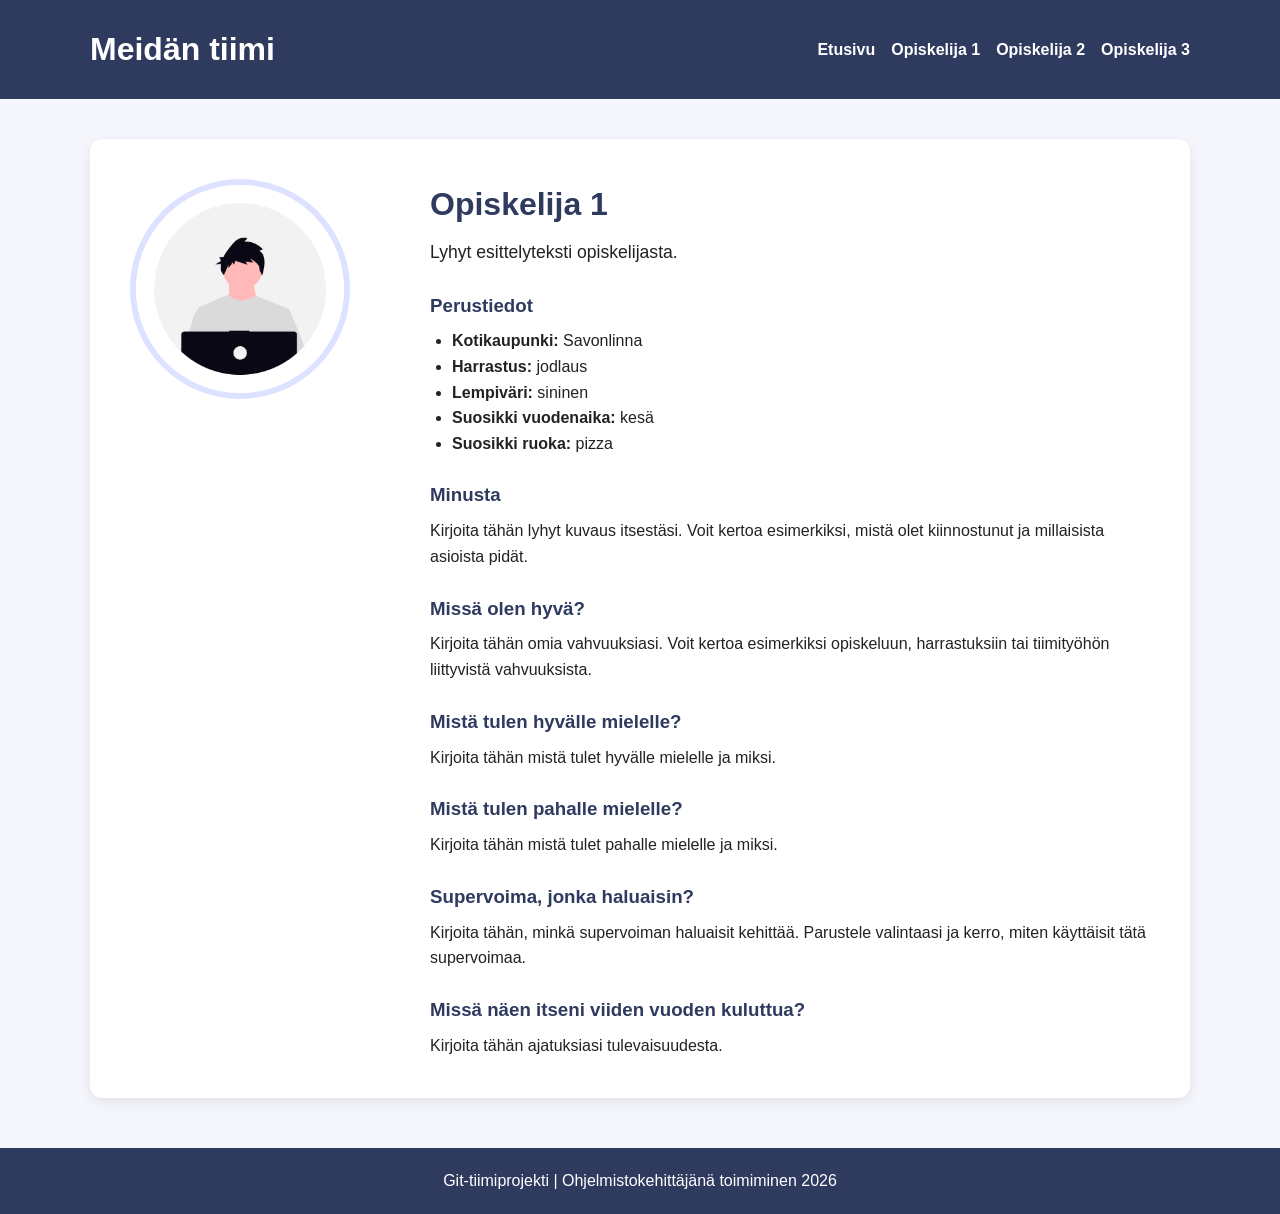
==== pages/opiskelija_malli.html @ a1ddbc1f "Tiimiprojektin ensimmäinen versio" ====
<!DOCTYPE html>
<html lang="fi">
<head>
    <meta charset="UTF-8">
    <meta name="viewport" content="width=device-width, initial-scale=1.0">
    <title>Opiskelija 1</title>
    <!-- Yhdistetään ulkoinen tyylitiedosto tähän sivuun -->
    <link rel="stylesheet" href="../css/style.css">
</head>
<body>

    <!-- Sivun ylätunniste sisältää tiimin nimen ja navigointilinkit -->
    <header class="site-header">
        <div class="header-content">
            <h1>Meidän tiimi</h1>
            <nav>
                <a href="../index.html">Etusivu</a>
                <a href="opiskelija_malli.html">Opiskelija 1</a>
                <a href="opiskelija_malli.html">Opiskelija 2</a>
                <a href="opiskelija_malli.html">Opiskelija 3</a>
            </nav>
        </div>
    </header>

    <!-- Pääsisältö: opiskelijan profiili ja esittely -->
    <main>
        <section class="profile">
            <img class="profile-photo-large" src="../images/opiskelija.png" alt="Opiskelija 1">

            <div class="profile-info">
                <h2>Opiskelija 1</h2>
                <p class="lead">Lyhyt esittelyteksti opiskelijasta.</p>

                <!-- Perustietojen luettelo -->
                <h3>Perustiedot</h3>
                <ul>
                    <li><strong>Kotikaupunki:</strong> Savonlinna</li>
                    <li><strong>Harrastus:</strong> jodlaus</li>
                    <li><strong>Lempiväri:</strong> sininen</li>
                    <li><strong>Suosikki vuodenaika:</strong> kesä </li>
                    <li><strong>Suosikki ruoka:</strong> pizza </li>
                </ul>

                <h3>Minusta</h3>
                <p>
                    Kirjoita tähän lyhyt kuvaus itsestäsi. Voit kertoa esimerkiksi,
                    mistä olet kiinnostunut ja millaisista asioista pidät.
                </p>

                <h3>Missä olen hyvä?</h3>
                <p>
                    Kirjoita tähän omia vahvuuksiasi. Voit kertoa esimerkiksi opiskeluun, harrastuksiin tai tiimityöhön liittyvistä vahvuuksista.
                </p>
                <h3>Mistä tulen hyvälle mielelle?</h3>
                <p>
                    Kirjoita tähän mistä tulet hyvälle mielelle ja miksi.
                </p>
                <h3>Mistä tulen pahalle mielelle?</h3>
                <p>
                    Kirjoita tähän mistä tulet pahalle mielelle ja miksi.
                </p>
                <h3>Supervoima, jonka haluaisin?</h3>
                <p>
                    Kirjoita tähän, minkä supervoiman haluaisit kehittää. Parustele valintaasi ja kerro, miten käyttäisit tätä supervoimaa.
                </p>
                <h3>Missä näen itseni viiden vuoden kuluttua?</h3>
                <p>
                    Kirjoita tähän ajatuksiasi tulevaisuudesta.
                </p>
            </div>
        </section>
    </main>

    <!-- Alatunniste ja tekijätieto -->
    <footer class="site-footer">
        <p>Git-tiimiprojekti | Ohjelmistokehittäjänä toimiminen 2026</p>
    </footer>

    <!-- Sivun JavaScript-tiedosto -->
    <script src="../js/script.js"></script>
</body>
</html>
---- css/style.css ----
/* Perusasetukset: poistetaan oletusmarginaalit ja -täytteet */
* {
    margin: 0;
    padding: 0;
    box-sizing: border-box;
}

/* Kehoelementin yleiset tyylit */
body {
    font-family: Arial, sans-serif;
    background-color: #f4f6fb;
    color: #222;
    line-height: 1.6;
}

/* Ylätunnisteen tyyli */
.site-header {
    background-color: #2f3a5f;
    color: white;
    padding: 24px 0;
}

/* Ylätunnisteen sisältö keskitetään ja asetellaan riville */
.header-content {
    width: 90%;
    max-width: 1100px;
    margin: 0 auto;
    display: flex;
    justify-content: space-between;
    align-items: center;
    gap: 20px;
}

.site-header h1 {
    font-size: 2rem;
}

nav {
    display: flex;
    gap: 16px;
    flex-wrap: wrap;
}

nav a {
    color: white;
    text-decoration: none;
    font-weight: bold;
}

nav a:hover {
    text-decoration: underline;
}

/* Pääsisällön leveys ja keskitys */
main {
    width: 90%;
    max-width: 1100px;
    margin: 40px auto;
}

/* Esittelylohkon kortin tyyli */
.hero {
    display: grid;
    grid-template-columns: 320px 1fr;
    gap: 40px;
    align-items: center;
    background-color: white;
    padding: 40px;
    border-radius: 12px;
    box-shadow: 0 4px 12px rgba(0, 0, 0, 0.08);
    margin-bottom: 40px;
}

.team-photo {
    width: 300px;
    height: 300px;
    object-fit: cover;
    border-radius: 50%;
    border: 8px solid #dce2ff;
}

.hero-text h2 {
    font-size: 2rem;
    margin-bottom: 16px;
    color: #2f3a5f;
}

.members {
    display: grid;
    grid-template-columns: repeat(3, 1fr);
    gap: 24px;
}

/* Jäsenkorttien yleinen ulkoasu */
.member-card {
    background-color: white;
    padding: 24px;
    border-radius: 12px;
    text-align: center;
    box-shadow: 0 4px 12px rgba(0, 0, 0, 0.08);
}

.profile-photo-small {
    width: 130px;
    height: 130px;
    object-fit: cover;
    border-radius: 50%;
    border: 5px solid #dce2ff;
    margin-bottom: 16px;
}

.member-card h3 {
    color: #2f3a5f;
    margin-bottom: 8px;
}

.member-card p {
    margin-bottom: 18px;
}

.button {
    display: inline-block;
    background-color: #2f3a5f;
    color: white;
    text-decoration: none;
    padding: 10px 18px;
    border-radius: 6px;
}

.button:hover {
    background-color: #1f2744;
}

/* Profiilisivun kortin perusasettelu */
.profile {
    display: grid;
    grid-template-columns: 260px 1fr;
    gap: 40px;
    align-items: start;
    background-color: white;
    padding: 40px;
    border-radius: 12px;
    box-shadow: 0 4px 12px rgba(0, 0, 0, 0.08);
}

.profile-photo-large {
    width: 220px;
    height: 220px;
    object-fit: cover;
    border-radius: 50%;
    border: 6px solid #dce2ff;
}

.profile-info h2 {
    font-size: 2rem;
    margin-bottom: 8px;
    color: #2f3a5f;
}

.profile-info h3 {
    margin-top: 24px;
    margin-bottom: 8px;
    color: #2f3a5f;
}

.lead {
    font-size: 1.1rem;
    margin-bottom: 16px;
}

ul {
    margin-left: 22px;
}

.site-footer {
    background-color: #2f3a5f;
    color: white;
    text-align: center;
    padding: 20px;
    margin-top: 50px;
}

@media (max-width: 800px) {
    /* Responsiiviset asettelut pienemmille näytöille */
    .header-content,
    .hero,
    .profile {
        display: block;
        text-align: center;
    }

    nav {
        justify-content: center;
        margin-top: 16px;
    }

    .team-photo,
    .profile-photo-large {
        margin-bottom: 24px;
    }

    .members {
        grid-template-columns: 1fr;
    }
}
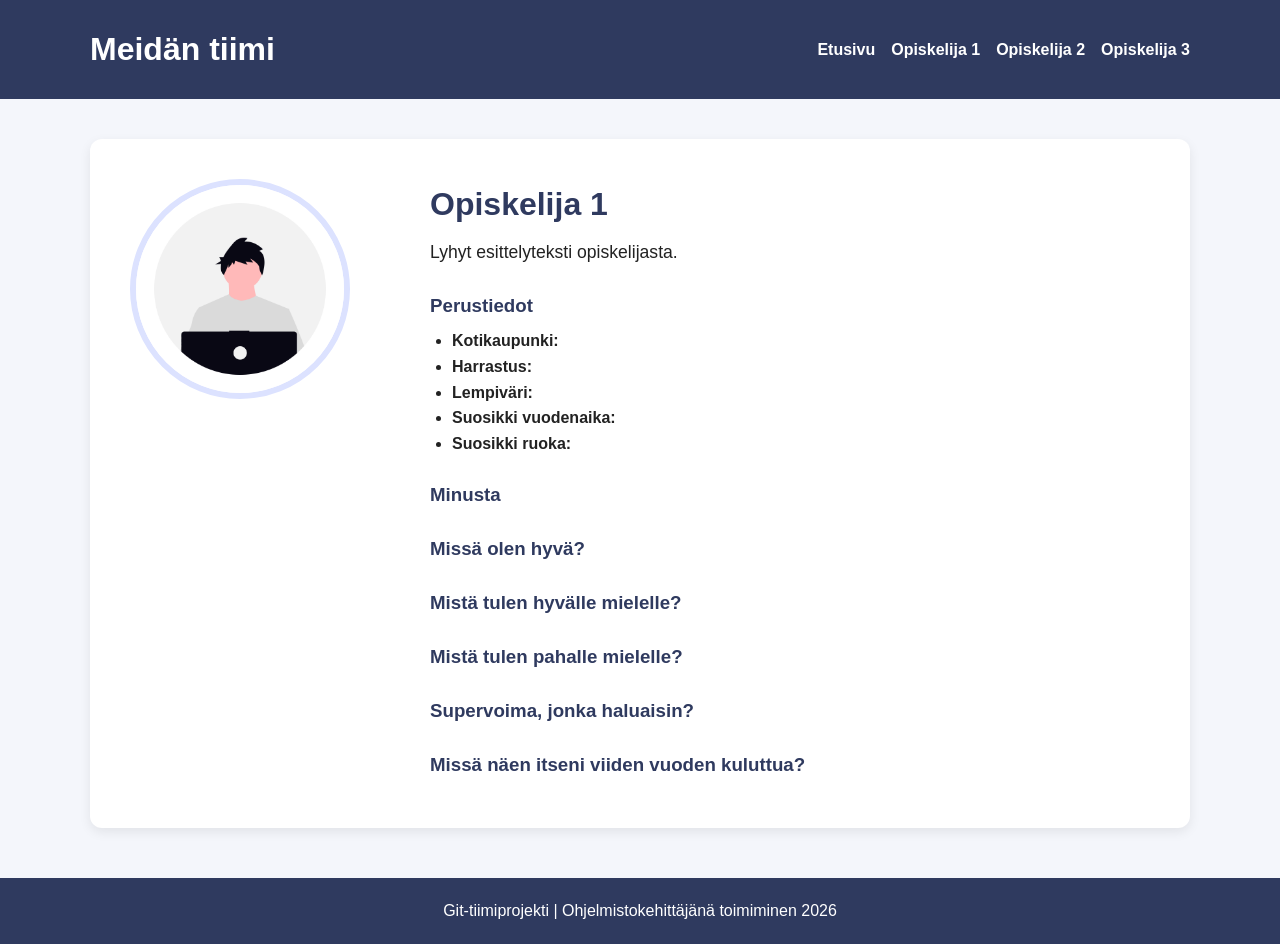
==== commit 2a1131f3: "Päivitetty opiskelijan profiilisivun mallipohja" ====
--- a/pages/opiskelija_malli.html
+++ b/pages/opiskelija_malli.html
@@ -28,44 +28,46 @@
             <img class="profile-photo-large" src="../images/opiskelija.png" alt="Opiskelija 1">
 
             <div class="profile-info">
+                <!-- Kirjoita otsikkoon nimesi, tekstikappaleeseen esittelyteksti -->
                 <h2>Opiskelija 1</h2>
                 <p class="lead">Lyhyt esittelyteksti opiskelijasta.</p>
 
-                <!-- Perustietojen luettelo -->
+                <!-- Perustietojen luettelo, täydennä kohtiin omat vastauksesi -->
                 <h3>Perustiedot</h3>
                 <ul>
-                    <li><strong>Kotikaupunki:</strong> Savonlinna</li>
-                    <li><strong>Harrastus:</strong> jodlaus</li>
-                    <li><strong>Lempiväri:</strong> sininen</li>
-                    <li><strong>Suosikki vuodenaika:</strong> kesä </li>
-                    <li><strong>Suosikki ruoka:</strong> pizza </li>
+                    <li><strong>Kotikaupunki:</strong> <!--Kirjoita kotikaupunkisi --></li>
+                    <li><strong>Harrastus:</strong> <!--Kirjoita harrastus--></li>
+                    <li><strong>Lempiväri:</strong> <!--Kirjoita lempiväri--></li>
+                    <li><strong>Suosikki vuodenaika:</strong> <!--Kirjoita suosikki vuodenaika--></li>
+                    <li><strong>Suosikki ruoka:</strong> <!--Kirjoita suosikki ruoka--></li>
                 </ul>
 
+                <!-- Täydennä omat vastauksesi alla oleviin kohtiin -->
                 <h3>Minusta</h3>
                 <p>
-                    Kirjoita tähän lyhyt kuvaus itsestäsi. Voit kertoa esimerkiksi,
-                    mistä olet kiinnostunut ja millaisista asioista pidät.
+                    <!--Kirjoita tähän lyhyt kuvaus itsestäsi. Voit kertoa esimerkiksi,
+                    mistä olet kiinnostunut ja millaisista asioista pidät.-->
                 </p>
 
                 <h3>Missä olen hyvä?</h3>
                 <p>
-                    Kirjoita tähän omia vahvuuksiasi. Voit kertoa esimerkiksi opiskeluun, harrastuksiin tai tiimityöhön liittyvistä vahvuuksista.
+                    <!-- Kirjoita tähän omia vahvuuksiasi. Voit kertoa esimerkiksi opiskeluun, harrastuksiin tai tiimityöhön liittyvistä vahvuuksista. -->
                 </p>
                 <h3>Mistä tulen hyvälle mielelle?</h3>
                 <p>
-                    Kirjoita tähän mistä tulet hyvälle mielelle ja miksi.
+                    <!-- Kirjoita tähän mistä tulet hyvälle mielelle ja miksi. -->
                 </p>
                 <h3>Mistä tulen pahalle mielelle?</h3>
                 <p>
-                    Kirjoita tähän mistä tulet pahalle mielelle ja miksi.
+                    <!-- Kirjoita tähän mistä tulet pahalle mielelle ja miksi. -->
                 </p>
                 <h3>Supervoima, jonka haluaisin?</h3>
                 <p>
-                    Kirjoita tähän, minkä supervoiman haluaisit kehittää. Parustele valintaasi ja kerro, miten käyttäisit tätä supervoimaa.
+                    <!-- Kirjoita tähän, minkä supervoiman haluaisit kehittää. Parustele valintaasi ja kerro, miten käyttäisit tätä supervoimaa. -->
                 </p>
                 <h3>Missä näen itseni viiden vuoden kuluttua?</h3>
                 <p>
-                    Kirjoita tähän ajatuksiasi tulevaisuudesta.
+                    <!-- Kirjoita tähän ajatuksiasi tulevaisuudesta. -->
                 </p>
             </div>
         </section>
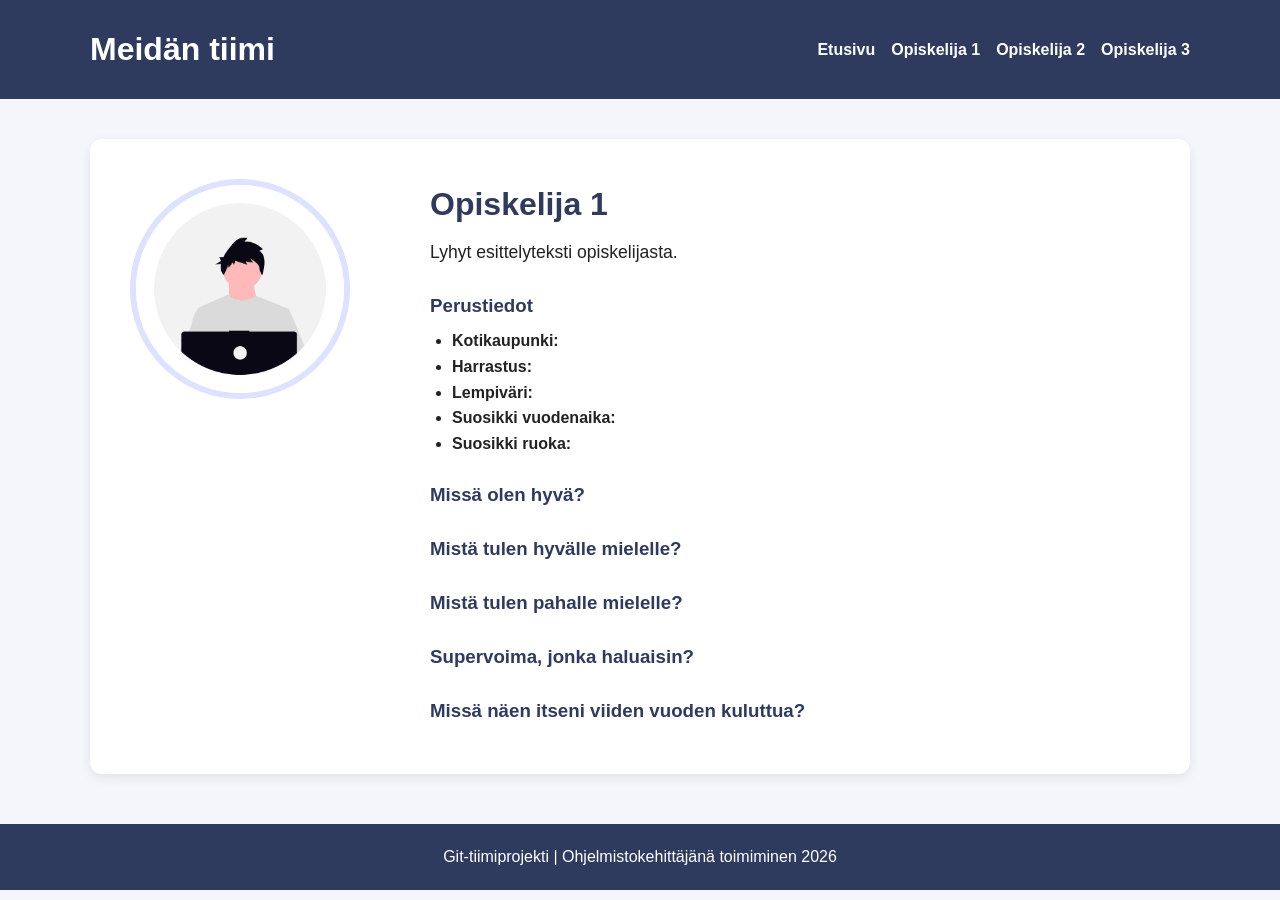
==== commit 31b750bb: "Opiskelijan profiilisivun viimeistely" ====
--- a/pages/opiskelija_malli.html
+++ b/pages/opiskelija_malli.html
@@ -30,6 +30,8 @@
             <div class="profile-info">
                 <!-- Kirjoita otsikkoon nimesi, tekstikappaleeseen esittelyteksti -->
                 <h2>Opiskelija 1</h2>
+                <!--Kirjoita tähän lyhyt kuvaus itsestäsi. Voit kertoa esimerkiksi,
+                    mistä olet kiinnostunut ja millaisista asioista pidät.-->
                 <p class="lead">Lyhyt esittelyteksti opiskelijasta.</p>
 
                 <!-- Perustietojen luettelo, täydennä kohtiin omat vastauksesi -->
@@ -43,12 +45,6 @@
                 </ul>
 
                 <!-- Täydennä omat vastauksesi alla oleviin kohtiin -->
-                <h3>Minusta</h3>
-                <p>
-                    <!--Kirjoita tähän lyhyt kuvaus itsestäsi. Voit kertoa esimerkiksi,
-                    mistä olet kiinnostunut ja millaisista asioista pidät.-->
-                </p>
-
                 <h3>Missä olen hyvä?</h3>
                 <p>
                     <!-- Kirjoita tähän omia vahvuuksiasi. Voit kertoa esimerkiksi opiskeluun, harrastuksiin tai tiimityöhön liittyvistä vahvuuksista. -->
@@ -67,7 +63,7 @@
                 </p>
                 <h3>Missä näen itseni viiden vuoden kuluttua?</h3>
                 <p>
-                    <!-- Kirjoita tähän ajatuksiasi tulevaisuudesta. -->
+                    <!-- Kirjoita tähän ajatuksiasi tulevaisuudestasi. -->
                 </p>
             </div>
         </section>
--- a/css/style.css
+++ b/css/style.css
@@ -5,7 +5,7 @@
     box-sizing: border-box;
 }
 
-/* Kehoelementin yleiset tyylit */
+/* Body-elementin yleiset tyylit */
 body {
     font-family: Arial, sans-serif;
     background-color: #f4f6fb;
@@ -91,7 +91,6 @@
     gap: 24px;
 }
 
-/* Jäsenkorttien yleinen ulkoasu */
 .member-card {
     background-color: white;
     padding: 24px;
@@ -131,7 +130,6 @@
     background-color: #1f2744;
 }
 
-/* Profiilisivun kortin perusasettelu */
 .profile {
     display: grid;
     grid-template-columns: 260px 1fr;
